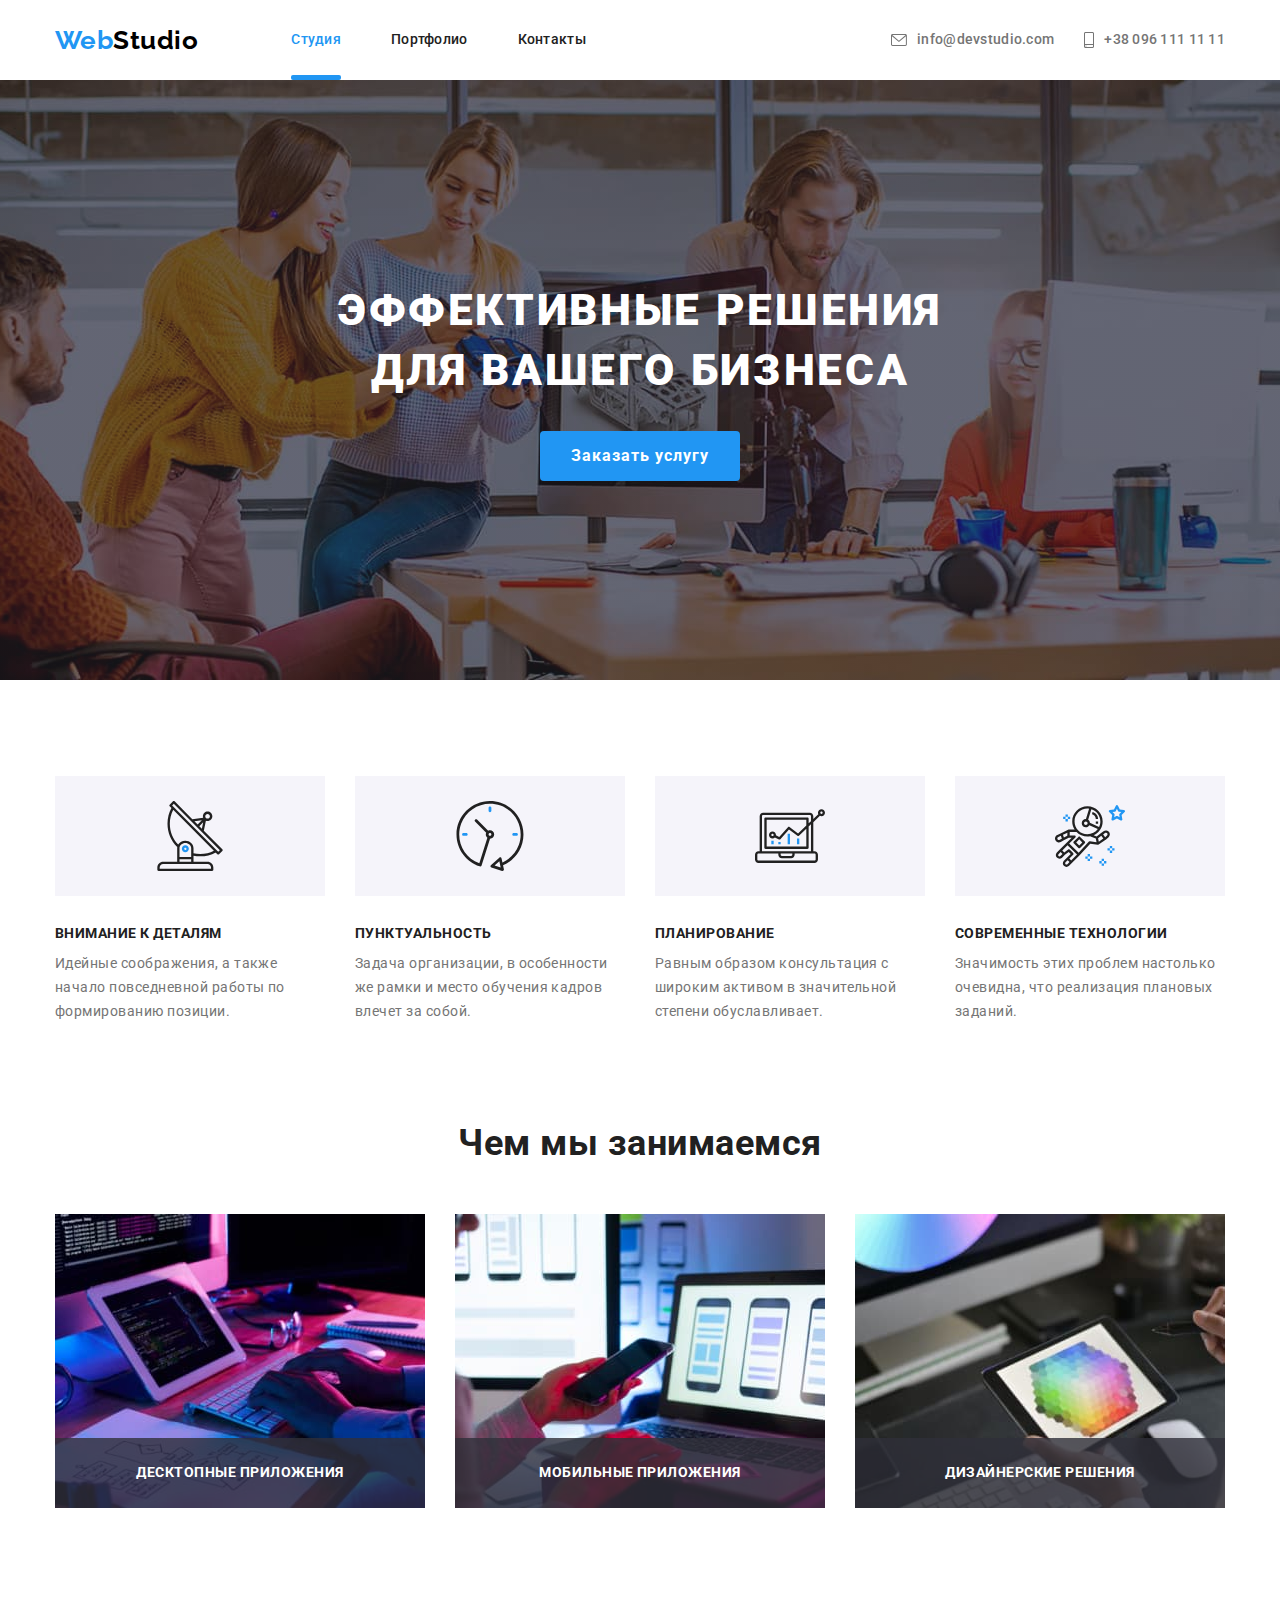
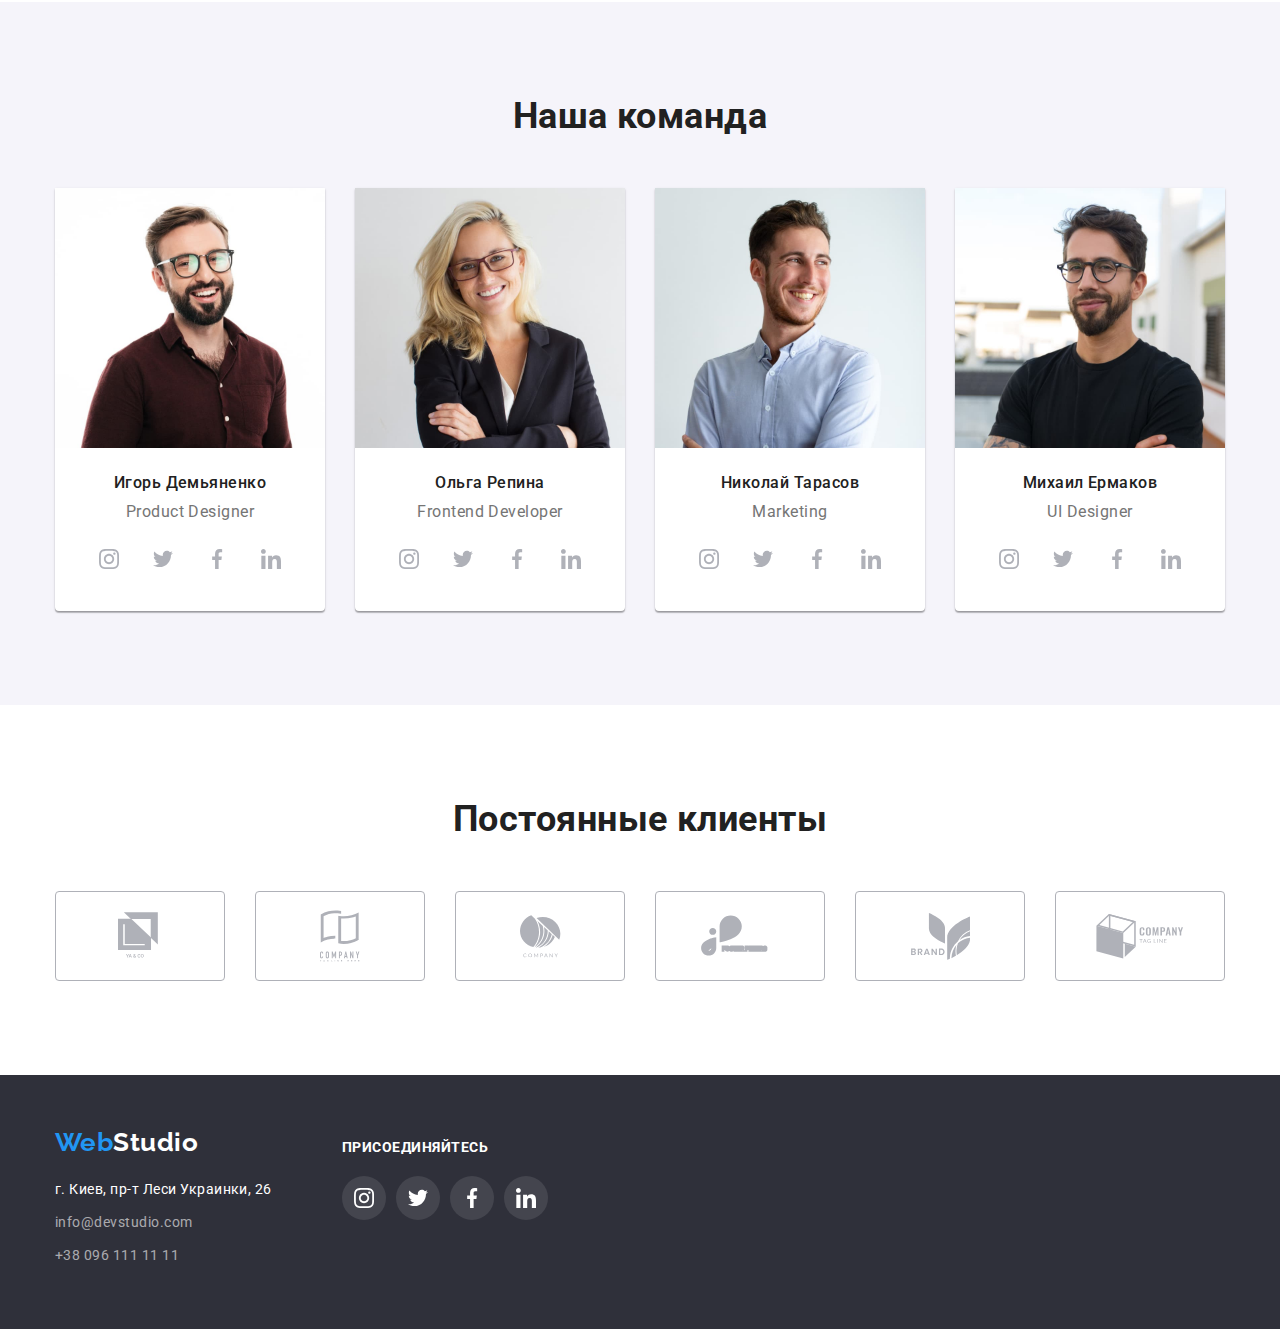
==== index.html @ f15c70ae "перенос 5 дз" ====
<!DOCTYPE html>
<html lang="ru">
    <head>
        <meta charset="UTF-8"/>
        <meta name="viewport" content="width=device-width, initial-scale=1.0" />
        <title>Студия</title>
        <link rel="preconnect" href="https://fonts.gstatic.com">
        <link href="https://fonts.googleapis.com/css2?family=Raleway:wght@700&family=Roboto:wght@400;500;700;900&display=swap"
            rel="stylesheet">
        <link rel="stylesheet" href="https://cdnjs.cloudflare.com/ajax/libs/modern-normalize/1.0.0/modern-normalize.min.css">
        <link rel="stylesheet" href="./css/styles.css">
    </head>
    <body>
        <!--Шапка сайта-->
<header class="page-header">
           <nav class="container main-nav">
            <a href="index.html" class="logo">
                <span class="logo-start">Web</span>Studio</a>
            <ul class="site-nav">
                <li class="site-nav-item"><a class="menu-item link current" href="index.html">Студия</a></li>
                <li class="site-nav-item"><a class="menu-item link" href="portfolio.html">Портфолио</a></li>
                <li class="site-nav-item"><a class="menu-item link" href="">Контакты</a></li>
            </ul>
        
            <ul class="contact-nav">
                <li class="contact-nav-item">
                    <a class="menu-item contacts" href="mailto:info@devstudio.com">
                        <svg class="icon-contact" width="16" height="12">
                            <use href="./images/symbol-defs.svg#icon-envelope">
                            </use>
                        </svg> 
                    info@devstudio.com</a></li>
                <li class="contact-nav-item">
                    <a class="menu-item contacts" href="tel:+380961111111">
                        <svg class="icon-contact" width="10" height="16">
                            <use href="./images/symbol-defs.svg#icon-smartphone">
                            </use>
                        </svg>
                    +38 096 111 11 11</a></li>
            </ul>
        </nav>  
</header>
<main>
        <!--Секция1 Герой-->
        <section class="hero overlay">
                <div class="hero-container">
                    <h1 class="hero-title">Эффективные решения для вашего бизнеса</h1>
                    <button data-modal-open class="button">Заказать услугу</button>
                </div>
        </section>
        <!--Секция2 Приемущества-->
        <section class="benefits">
            <div class="container">
                <h2 class="hidden" >Приемущества</h2>
                <ul class="benefits-list">
                    <li class="benefits-item">
                            <div class="benefits-phon">
                                <svg class="benefits-icon">
                                    <use href="./images/symbol-defs.svg#icon-antenna"></use>
                                </svg>
                            </div>
                                <h3 class="benefits-item-title">Внимание к деталям</h3>
                                <p class="benefits-text content-text">Идейные соображения, а также 
                                    начало повседневной работы по формированию позиции.</p>
                            
                    </li>
                    <li class="benefits-item">
                            <div class="benefits-phon">
                                <svg class="benefits-icon">
                                    <use href="./images/symbol-defs.svg#icon-clock"></use>
                                </svg>
                            </div>
                                <h3 class="benefits-item-title">Пунктуальность</h3>
                                <p class="benefits-text content-text">Задача организации, в особенности
                                же рамки и место обучения кадров влечет за собой.</p>
                    </li>
                    <li class="benefits-item">
                            <div class="benefits-phon">
                                <svg class="benefits-icon">
                                    <use href="./images/symbol-defs.svg#icon-diagram"></use>
                                </svg>
                            </div>
                                <h3 class="benefits-item-title">Планирование</h3>
                                <p class="benefits-text content-text">Равным образом консультация с 
                                    широким активом в значительной степени обуславливает.</p>
                    </li>
                    <li class="benefits-item">
                            <div class="benefits-phon">
                                <svg class="benefits-icon">
                                    <use href="./images/symbol-defs.svg#icon-astronaut"></use>
                                </svg>
                            </div>
                                <h3 class="benefits-item-title">Современные технологии</h3>
                                <p class="benefits-text content-text">Значимость этих проблем настолько
                                    очевидна, что реализация плановых заданий.</p>
                    </li>
                </ul>
            </div>
        </section>
        <!--Секция3 Чем мы занимаемся-->
        <section class="work">
            <div class="container">
                <h2 class="work-title section-title">Чем мы занимаемся</h2>
                <ul class="work-list">
                    <li class="work-item">
                        <img src="./images/img1.jpg"
                        alt="Человек набирает код на клавиатуре с планшета"
                        width="370"/>
                        <div class="work-description">
                            <h3 class="benefits-item-title work-description-text">Десктопные приложения</h3>
                        </div>
                    </li>
                    <li class="work-item"><img src="./images/img2.jpg"
                        alt="Человек работает за ноутбуком и смотрит в телефон"
                        width="370"/>
                        <div class="work-description">
                            <h3 class="benefits-item-title work-description-text">Мобильные приложения</h3>
                        </div>
                    </li>
                    <li class="work-item"><img src="./images/img3.jpg"
                        alt="Человек рассматривает в планшете цветовую палитру"
                        width="370"/>
                        <div class="work-description">
                            <h3 class="benefits-item-title work-description-text">Дизайнерские решения</h3>
                        </div>
                    </li>
                </ul>
            </div>
        </section>
        <!--Секция4 Наша команда-->
        <section class="teem">
            <div class="container">
                <h2 class="teem-title section-title">Наша команда</h2>
                <ul class="teem-list">
                    <li class="teem-item">  
                        <img src="./images/ph_IgorD.jpg" alt="Мужчина улыбается" width="270" />
                            <div class="teem-item-description">
                                <h3 class="teem-item-title title-text">Игорь Демьяненко</h3>
                                <p class="teem-item-title decription-text" lang="en">Product Designer</p>
                            </div>
                            <ul class="actions">
                                <li class="actions-item">
                                    <a class="action-link" href="">
                                        <svg class="icon-link">
                                            <use href="./images/symbol-defs.svg#icon-instagram"></use>
                                        </svg>
                                    </a>
                                </li>
                                <li class="actions-item">
                                    <a class="action-link" href="">
                                        <svg class="icon-link">
                                            <use href="./images/symbol-defs.svg#icon-twitter"></use>
                                        </svg>
                                    </a>
                                </li>
                                <li class="actions-item">
                                    <a class="action-link" href="">
                                        <svg class="icon-link">
                                            <use href="./images/symbol-defs.svg#icon-facebook"></use>
                                        </svg>
                                    </a>
                                </li>
                                <li class="actions-item">
                                    <a class="action-link" href="">
                                        <svg class="icon-link">
                                            <use href="./images/symbol-defs.svg#icon-linkedin"></use>
                                        </svg>
                                    </a>
                                </li>
                            </ul>
                    </li>
                    <li class="teem-item">
                        <img src="./images/ph_OlgaR.jpg" alt="Женщина улыбается" width="270" />
                            <div class="teem-item-description">
                                <h3 class="teem-item-title title-text">Ольга Репина</h3>
                                <p class="teem-item-title decription-text" lang="en">Frontend Developer</p>
                            </div>
                            <ul class="actions">
                                <li class="actions-item">
                                    <a class="action-link" href="">
                                        <svg class="icon-link">
                                            <use href="./images/symbol-defs.svg#icon-instagram"></use>
                                        </svg>
                                    </a>
                                </li>
                                <li class="actions-item">
                                    <a class="action-link" href="">
                                        <svg class="icon-link">
                                            <use href="./images/symbol-defs.svg#icon-twitter"></use>
                                        </svg>
                                    </a>
                                </li>
                                <li class="actions-item">
                                    <a class="action-link" href="">
                                        <svg class="icon-link">
                                            <use href="./images/symbol-defs.svg#icon-facebook"></use>
                                        </svg>
                                    </a>
                                </li>
                                <li class="actions-item">
                                    <a class="action-link" href="">
                                        <svg class="icon-link">
                                            <use href="./images/symbol-defs.svg#icon-linkedin"></use>
                                        </svg>
                                    </a>
                                </li>
                            </ul>
                    </li>
                    <li class="teem-item">
                        <img src="./images/ph_NikolayT.jpg" alt="Мужчина улыбается" width="270" />
                            <div class="teem-item-description">
                                <h3 class="teem-item-title title-text">Николай Тарасов</h3>
                                <p class="teem-item-title decription-text" lang="en">Marketing</p>
                            </div>
                            <ul class="actions">
                                <li class="actions-item">
                                    <a class="action-link" href="">
                                        <svg class="icon-link">
                                            <use href="./images/symbol-defs.svg#icon-instagram"></use>
                                        </svg>
                                    </a>
                                </li>
                                <li class="actions-item">
                                    <a class="action-link" href="">
                                        <svg class="icon-link">
                                            <use href="./images/symbol-defs.svg#icon-twitter"></use>
                                        </svg>
                                    </a>
                                </li>
                                <li class="actions-item">
                                    <a class="action-link" href="">
                                        <svg class="icon-link">
                                            <use href="./images/symbol-defs.svg#icon-facebook"></use>
                                        </svg>
                                    </a>
                                </li>
                                <li class="actions-item">
                                    <a class="action-link" href="">
                                        <svg class="icon-link">
                                            <use href="./images/symbol-defs.svg#icon-linkedin"></use>
                                        </svg>
                                    </a>
                                </li>
                            </ul>
                    </li>
                    <li class="teem-item">
                        <img src="./images/ph_MuhailE.jpg" alt="Мужчина улыбается" width="270" />
                            <div class="teem-item-description">
                                <h3 class="teem-item-title title-text">Михаил Ермаков</h3>
                                <p class="teem-item-title decription-text" lang="en">UI Designer</p>
                            </div>
                            <ul class="actions">
                                <li class="actions-item">
                                    <a class="action-link" href="">
                                        <svg class="icon-link">
                                            <use href="./images/symbol-defs.svg#icon-instagram"></use>
                                        </svg>
                                    </a>
                                </li>
                                <li class="actions-item">
                                    <a class="action-link" href="">
                                        <svg class="icon-link">
                                            <use href="./images/symbol-defs.svg#icon-twitter"></use>
                                        </svg>
                                    </a>
                                </li>
                                <li class="actions-item">
                                    <a class="action-link" href="">
                                        <svg class="icon-link">
                                            <use href="./images/symbol-defs.svg#icon-facebook"></use>
                                        </svg>
                                    </a>
                                </li>
                                <li class="actions-item">
                                    <a class="action-link" href="">
                                        <svg class="icon-link">
                                            <use href="./images/symbol-defs.svg#icon-linkedin"></use>
                                        </svg>
                                    </a>
                                </li>
                            </ul>
                    </li>
                </ul>
            </div>
        </section>

        <!--Секция 5   Клиенты-->
        <section class="clients">
            <div class="container">
                <h2 class="work-title section-title">Постоянные клиенты</h2>
                <ul class="client-list">
                    <li class="client-item">
                        <a class="client-link" href="">
                            <svg class="client-icon" width="44" height="49">
                                <use href="./images/symbol-defs.svg#icon-logo-1"></use>
                            </svg>
                        </a>
                    </li>
                    <li class="client-item">
                        <a class="client-link" href="">
                            <svg class="client-icon" width="40" height="52">
                                <use href="./images/symbol-defs.svg#icon-logo-2"></use>
                            </svg>
                        </a>
                    </li>
                    <li class="client-item">
                        <a class="client-link" href="" >
                            <svg class="client-icon" width="41" height="43">
                                <use href="./images/symbol-defs.svg#icon-logo-3"></use>
                            </svg>
                        </a>
                    </li>
                    <li class="client-item">
                        <a class="client-link" href="" >
                            <svg class="client-icon" width="80" height="42">
                                <use href="./images/symbol-defs.svg#icon-logo-4"></use>
                            </svg>
                        </a>
                    </li>
                    <li class="client-item">
                        <a class="client-link" href="" >
                            <svg class="client-icon" width="59" height="47">
                                <use href="./images/symbol-defs.svg#icon-logo-5"></use>
                            </svg>
                        </a>
                    </li>
                    <li class="client-item">
                        <a class="client-link" href="">
                            <svg class="client-icon" width="88" height="45">
                                <use href="./images/symbol-defs.svg#icon-logo-6"></use>
                            </svg>
                        </a>
                    </li>
                </ul>
            </div>
        
        </section>
</main>
      
        <footer>
            <div class="container">
                <ul class="footer-list">
                    <li class="footer-item">
                            <a href="index.html" class="logo footer-logo">
                                <span class="logo-start">Web</span>Studio</a>
                            <address><span class="footer-address content-text">
                                г. Киев, пр-т Леси Украинки, 26</span>
                                <a class="footer-contacts content-text" href="mailto:info@devstudio.com">info@devstudio.com</a>
                                <a class="footer-contacts content-text" href="tel:+380961111111">+38 096 111 11 11</a>
                            </address>
                    </li>
                    <li class="footer-item">
                            <p class="benefits-item-title footer-text">присоединяйтесь</p>
                            <ul class="footer-actions actions">
                                <li class="footer-actions-item actions-item">
                                    <a class=" footer-link action-link" href="">
                                        <svg class="icon-link">
                                            <use href="./images/symbol-defs.svg#icon-instagram"></use>
                                        </svg>
                                    </a>
                                </li>
                                <li class="footer-actions-item actions-item">
                                    <a class="footer-link action-link" href="">
                                        <svg class="icon-link">
                                            <use href="./images/symbol-defs.svg#icon-twitter"></use>
                                        </svg>
                                    </a>
                                </li>
                                <li class="footer-actions-item actions-item">
                                    <a class="footer-link action-link" href="">
                                        <svg class="icon-link">
                                            <use href="./images/symbol-defs.svg#icon-facebook"></use>
                                        </svg>
                                    </a>
                                </li>
                                <li class="footer-actions-item actions-item">
                                    <a class="footer-link action-link" href="">
                                        <svg class="icon-link">
                                            <use href="./images/symbol-defs.svg#icon-linkedin"></use>
                                        </svg>
                                    </a>
                                </li>
                            </ul>

                    </li>
                </ul>
            </div>
        </footer>

        <!--Модальное окно-->

        <div data-modal class="backdrop is-hidden">
            <div class="modal">
                <button data-modal-close class="close">
                    <svg class="icon-close">
                        <use href="./images/symbol-defs.svg#icon-modal-close"></use>
                    </svg>
                </button>

            </div>
        </div>

        <script src="./js/modal.js"></script>
    </body>
</html>
---- css/styles.css ----
:root {
  --primary-text-color: #757575;
  --title-text-color: #212121;
  --accent-color: #2196f3;

  --primary-white-color: #ffffff;
  --light-background-color: #f5f4fa;
  --hero-background-color: #c4c4c4;
  --dark-background-color: #2f303a;

  --icons-color: #afb1b8;

  --portfolio-list-gap: 30px;
}

body {
  background-color: var(--primary-white-color);
  color: var(--primary-text-color);
  font-family: 'Roboto', sans-serif;
  font-style: normal;
  letter-spacing: 0.03em;
}

ul {
  list-style: none;

  margin-top: 0;
  margin-bottom: 0;
  padding-left: 0;
}
a {
  text-decoration: none;
}
h1,
h2,
h3,
p {
  margin-top: 0;
  margin-bottom: 0;
}

img {
  display: block;
  min-width: 100%;
  height: auto;
}

.container {
  margin-left: auto;
  margin-right: auto;
  padding: 0 15px;
  width: 1200px;
}

/* навигация по сайту*/

.main-nav {
  display: flex;
  align-items: center;
}

.logo {
  font-family: 'Raleway', sans-serif;
  font-style: normal;
  font-weight: 700;
  font-size: 26px;
  line-height: 1.19;
  color: #000000;
}
.logo-start {
  color: var(--accent-color);
}
.menu-item {
  font-weight: 500;
  font-size: 14px;
  line-height: 1.14;
  letter-spacing: 0.02em;
}

.site-nav,
.contact-nav {
  display: flex;
}
.site-nav {
  margin-left: 93px;
}
.contact-nav {
  margin-left: auto;
}

.site-nav .site-nav-item:not(:last-child) {
  margin-right: 50px;
}
.contact-nav .contact-nav-item:not(:last-child) {
  margin-right: 30px;
}

.site-nav .link {
  display: block;
  padding-top: 32px;
  padding-bottom: 32px;
  position: relative;

  color: var(--title-text-color);

  transition-property: color;
  transition-duration: 250ms;
  transition-timing-function: cubic-bezier(0.4, 0, 0.2, 1);
}

.site-nav .link::after {
  content: '';
  position: absolute;
  bottom: 0;
  left: 0;
  display: block;
  width: 100%;
  height: 5px;
  border-radius: 2px;
  background-color: var(--accent-color);
  opacity: 0;

  transition-property: opacity;
  transition-duration: 250ms;
  transition-timing-function: cubic-bezier(0.4, 0, 0.2, 1);
}

.site-nav .current::after,
.site-nav .link:hover::after {
  opacity: 1;
}

.site-nav .link:hover,
.site-nav .link:focus {
  color: var(--accent-color);
}
.site-nav .link.current {
  color: var(--accent-color);
}
.contacts {
  display: flex;
  align-items: center;
  padding-top: 20px;
  padding-bottom: 20px;

  color: var(--primary-text-color);

  transition-property: color;
  transition-duration: 250ms;
  transition-timing-function: cubic-bezier(0.4, 0, 0.2, 1);
}
.contacts:hover,
.contacts:focus {
  color: var(--accent-color);
}

.icon-contact {
  fill: currentColor;
  margin-right: 10px;
}

/* Секция1 Герой*/
.hero {
  padding-top: 201px;
  padding-bottom: 201px;
  background-color: var(--hero-background-color);
}

.overlay {
  max-width: 1600px;
  height: 600px;
  margin-left: auto;
  margin-right: auto;

  background-image: linear-gradient(
      to right,
      rgba(47, 48, 58, 0.4),
      rgba(47, 48, 58, 0.4)
    ),
    url(../images/Img_hero.jpg);
  background-position: center;
  background-repeat: no-repeat;
  background-size: cover;
}

.hero-title {
  font-weight: 900;
  font-size: 44px;
  line-height: 1.36;
  text-align: center;
  letter-spacing: 0.06em;
  text-transform: uppercase;

  margin-bottom: 30px;
  color: var(--primary-white-color);
}
.hero-container {
  width: 696px;
  margin-left: auto;
  margin-right: auto;
}

.button {
  display: flex;
  margin-left: auto;
  margin-right: auto;

  width: 200px;
  height: 50px;
  align-items: center;
  justify-content: center;
  font-family: 'Roboto', sans-serif;
  font-weight: 700;
  font-size: 16px;
  line-height: 1.88;
  text-align: center;
  letter-spacing: 0.06em;

  cursor: pointer;
  border: none;
  outline: transparent;
  border-radius: 4px;
  background-color: var(--accent-color);
  color: var(--primary-white-color);
}

/* секция приемущества*/

.benefits {
  padding-top: 94px;
  padding-bottom: 47px;
}
.benefits-list {
  display: flex;
  flex-wrap: wrap;
  padding-top: 2px;
  padding-bottom: 5px;
}

.hidden {
  position: absolute;
  clip: rect(0 0 0 0);
  width: 1px;
  height: 1px;
  margin: -1px;
}

.benefits-item-title {
  font-weight: 700;
  font-size: 14px;
  line-height: 1.14;
  text-transform: uppercase;

  margin-top: 30px;
  margin-bottom: 10px;
  color: var(--title-text-color);
}

.benefits-list .benefits-item:not(:last-child) {
  margin-right: 30px;
}

.benefits-item {
  width: 270px;
}

.content-text {
  font-weight: 400;
  font-size: 14px;
  line-height: 1.71;
}

.benefits-phon {
  display: flex;
  align-items: center;
  justify-content: center;
  height: 120px;

  background-color: var(--light-background-color);
}

.benefits-icon {
  width: 70px;
  height: 70px;
}
/*               картинки с использованием before  
                            .benefits-item::before {
                              content: '';
                              display: block;
                              height: 120px;

                              background-position: center;
                              background-repeat: no-repeat;
                              background-color: var(--light-background-color);
                            }

                            .icon-antenna::before {
                              background-image: url(../images/antenna.png);
                            }
                            .icon-clock::before {
                              background-image: url(../images/clock.png);
                            }
                            .icon-diagram::before {
                              background-image: url(../images/diagram.png);
                            }
                            .icon-astronaut::before {
                              background-image: url(../images/astronaut.png);
                            }  */

/* Чем мы занимаемся*/

.work {
  padding-top: 47px;
  padding-bottom: 94px;
}
.work-title {
  margin-bottom: 50px;
}

.section-title {
  font-weight: 700;
  font-size: 36px;
  line-height: 1.16;
  text-align: center;
  color: var(--title-text-color);
}

.work-list {
  display: flex;
}
.work-item {
  width: 370px;
  position: relative;
}
.work-list .work-item:not(:last-child) {
  margin-right: 30px;
}

.work-description {
  padding: 27px 10px;
  width: 100%;
  height: 70px;
  position: absolute;
  bottom: 0;
  background: rgba(47, 48, 58, 0.8);
}
.work-description-text {
  margin: 0;
  text-align: center;
  color: var(--primary-white-color);
}

/* Наша команда */
.teem {
  padding-top: 94px;
  padding-bottom: 94px;
  background-color: var(--light-background-color);
}
.teem-title {
  padding-bottom: 50px;
}
.teem-list {
  display: flex;
}

.teem-item-description {
  padding-top: 25px;
  padding-bottom: 16px;
  padding-right: 10px;
  padding-left: 10px;
}

.teem-item {
  background: #ffffff;

  box-shadow: 0px 1px 3px rgba(0, 0, 0, 0.12), 0px 1px 1px rgba(0, 0, 0, 0.14),
    0px 2px 1px rgba(0, 0, 0, 0.2);
  border-radius: 0px 0px 4px 4px;
}

.teem-list .teem-item:not(:last-child) {
  margin-right: 30px;
}

.teem-item-title {
  font-size: 16px;
  line-height: 1.19;
}

.title-text {
  text-align: center;

  font-weight: 500;
  color: var(--title-text-color);
  margin-bottom: 10px;
}

.decription-text {
  text-align: center;
  font-weight: 400;
}

.actions {
  display: flex;
  padding-left: 32px;
  padding-right: 32px;
  padding-bottom: 30px;
  justify-content: space-between;
}

.actions-item {
  display: flex;
  align-items: center;
  justify-content: center;
}
.action-link {
  display: inline-flex;
  padding: 12px;
  border-radius: 50%;
  color: var(--icons-color);

  transition-property: color, background-color;
  transition-duration: 250ms;
  transition-timing-function: cubic-bezier(0.4, 0, 0.2, 1);
}

.action-link:hover,
.action-link:focus {
  color: var(--primary-white-color);
  background-color: var(--accent-color);
}

.icon-link:hover,
.icon-link:focus {
  fill: currentColor;
}

.icon-link {
  width: 20px;
  height: 20px;
  fill: currentColor;
}

/*Секция 5   Клиенты*/

.clients {
  padding-top: 94px;
  padding-bottom: 94px;
}
.client-link {
  display: flex;
  justify-content: center;
  align-items: center;
  width: 170px;
  height: 90px;

  border: 1px solid var(--icons-color);
  border-radius: 4px;
  color: var(--icons-color);

  transition-property: color, border;
  transition-duration: 250ms;
  transition-timing-function: cubic-bezier(0.4, 0, 0.2, 1);
}
.client-list {
  display: flex;
}

.client-list .client-item:not(:last-child) {
  margin-right: 30px;
}

.client-icon {
  fill: currentColor;
}

.client-link:hover,
.client-link:focus {
  border-color: var(--accent-color);
  color: var(--accent-color);
}
.client-item:hover {
  color: var(--accent-color);
}

/* Footer*/
footer {
  padding-top: 52px;
  padding-bottom: 52px;
  background-color: var(--dark-background-color);
}
.footer-logo {
  display: block;
  margin-bottom: 20px;
  color: var(--primary-white-color);
}
.footer-address {
  color: var(--primary-white-color);
}
address {
  font-style: normal;
}

.footer-contacts {
  display: block;
  margin-top: 9px;
  margin-bottom: 9px;
  color: rgba(255, 255, 255, 0.6);
}

.footer-list {
  display: flex;
}
.footer-list .footer-item:not(:last-child) {
  margin-right: 70px;
}
.footer-text {
  margin-top: 13px;
  margin-bottom: 20px;

  color: var(--primary-white-color);
}

.footer-actions {
  padding: 0;
}

.footer-actions-item:not(:last-child) {
  margin-right: 10px;
}

.footer-link {
  color: var(--primary-white-color);
  background-color: rgba(255, 255, 255, 0.1);
}
/* портфолио*/

.portfolio {
  padding-top: 94px;
  padding-bottom: 94px;
}
.portfolio-header {
  border-bottom: 1px solid #eeeeee;
}

.filter-list {
  display: flex;
  justify-content: center;
  margin-bottom: 50px;
}

.filter-button {
  display: flex;
  padding: 6px 22px;

  height: 38px;
  align-items: center;
  justify-content: center;
  font-family: 'Roboto', sans-serif;
  font-weight: 500;
  font-size: 16px;
  line-height: 1.63;
  text-align: center;
  letter-spacing: 0.03em;

  border: none;
  cursor: pointer;
  outline: transparent;

  border-radius: 4px;
  color: var(--title-text-color);
  background-color: var(--light-background-color);

  transition-property: color, background-color, box-shadow;
  transition-duration: 250ms;
  transition-timing-function: cubic-bezier(0.4, 0, 0.2, 1);
}

.filter-list .filter-item:not(:last-child) {
  margin-right: 8px;
}

.filter-button:hover,
.filter-button:focus {
  color: var(--primary-white-color);
  background-color: var(--accent-color);
  box-shadow: 0px 3px 1px rgba(0, 0, 0, 0.1), 0px 1px 2px rgba(0, 0, 0, 0.08),
    0px 2px 2px rgba(0, 0, 0, 0.12);
}

.portfolio-photo {
  position: relative;
  overflow: hidden;
}

.portfolio-overlay {
  padding: 63px 24px;
  position: absolute;
  left: 0;
  top: 0;
  width: 100%;
  height: 100%;
  background-color: rgba(33, 150, 243, 0.9);
  transform: translateY(100%);

  transition-property: transform;
  transition-duration: 250ms;
  transition-timing-function: cubic-bezier(0.4, 0, 0.2, 1);
}

.portfolio-overlay-text {
  font-weight: 400;
  font-size: 18px;
  line-height: 1.6;
  letter-spacing: 0.03em;
  color: var(--primary-white-color);
}

.portfolio-item-title {
  margin-bottom: 4px;

  font-weight: 700;
  font-size: 18px;
  line-height: 2;
  letter-spacing: 0.06em;
  color: var(--title-text-color);
}
.portfolio-item-text {
  font-weight: 400;
  font-size: 16px;
  line-height: 1.88;
  color: var(--primary-text-color);
}

.portfolio-photo-description {
  padding-top: 20px;
  padding-right: 24px;
  padding-bottom: 20px;
  padding-left: 24px;
}

.portfolio-link {
  display: block;

  transition-property: box-shadow;
  transition-duration: 250ms;
  transition-timing-function: cubic-bezier(0.4, 0, 0.2, 1);
}
.portfolio-item .portfolio-link:hover .portfolio-overlay,
.portfolio-item .portfolio-link:focus .portfolio-overlay {
  transform: translateY(0);
}

.portfolio-item .portfolio-link:hover,
.portfolio-item .portfolio-link:focus {
  box-shadow: 0px 1px 1px rgba(0, 0, 0, 0.12), 0px 4px 4px rgba(0, 0, 0, 0.06),
    1px 4px 6px rgba(0, 0, 0, 0.16);
}

.portfolio-list {
  display: flex;
  flex-wrap: wrap;

  margin-top: calc(-1 * var(--portfolio-list-gap));
  margin-left: calc(-1 * var(--portfolio-list-gap));
}

.portfolio-list > .portfolio-item {
  outline: 1px solid #eeeeee;
  flex-basis: calc(100% / 3 - var(--portfolio-list-gap));

  margin-top: var(--portfolio-list-gap);
  margin-left: var(--portfolio-list-gap);
}

/* Модальное окно*/

.backdrop {
  position: fixed;
  top: 0;
  left: 0;

  width: 100%;
  height: 100%;
  background-color: rgba(0, 0, 0, 0.2);

  opacity: 1;
  transition-property: opacity;
  transition-duration: 250ms;
  transition-timing-function: cubic-bezier(0.4, 0, 0.2, 1);
}

.backdrop.is-hidden {
  opacity: 0;
  pointer-events: none;
}

.backdrop.is-hidden .modal {
  transform: translate(-50%, -50%) scale(0.9);
}

.modal {
  position: absolute;
  top: 50%;
  left: 50%;

  width: 528px;
  height: 581px;
  padding: 8px;
  background-color: var(--primary-white-color);
  box-shadow: 0px 1px 3px rgba(0, 0, 0, 0.12), 0px 1px 1px rgba(0, 0, 0, 0.14),
    0px 2px 1px rgba(0, 0, 0, 0.2);
  border-radius: 4px;

  transform: translate(-50%, -50%) scale(1);
  transition-property: transform;
  transition-duration: 250ms;
  transition-timing-function: cubic-bezier(0.4, 0, 0.2, 1);
}

.close {
  width: 30px;
  height: 30px;
  display: flex;
  align-items: center;
  justify-content: center;
  padding: 0;
  margin-left: auto;

  cursor: pointer;
  border: 1px solid rgba(0, 0, 0, 0.1);

  border-radius: 50%;
  background-color: var(--primary-white-color);
}
.icon-close {
  width: 11px;
  height: 11px;
}
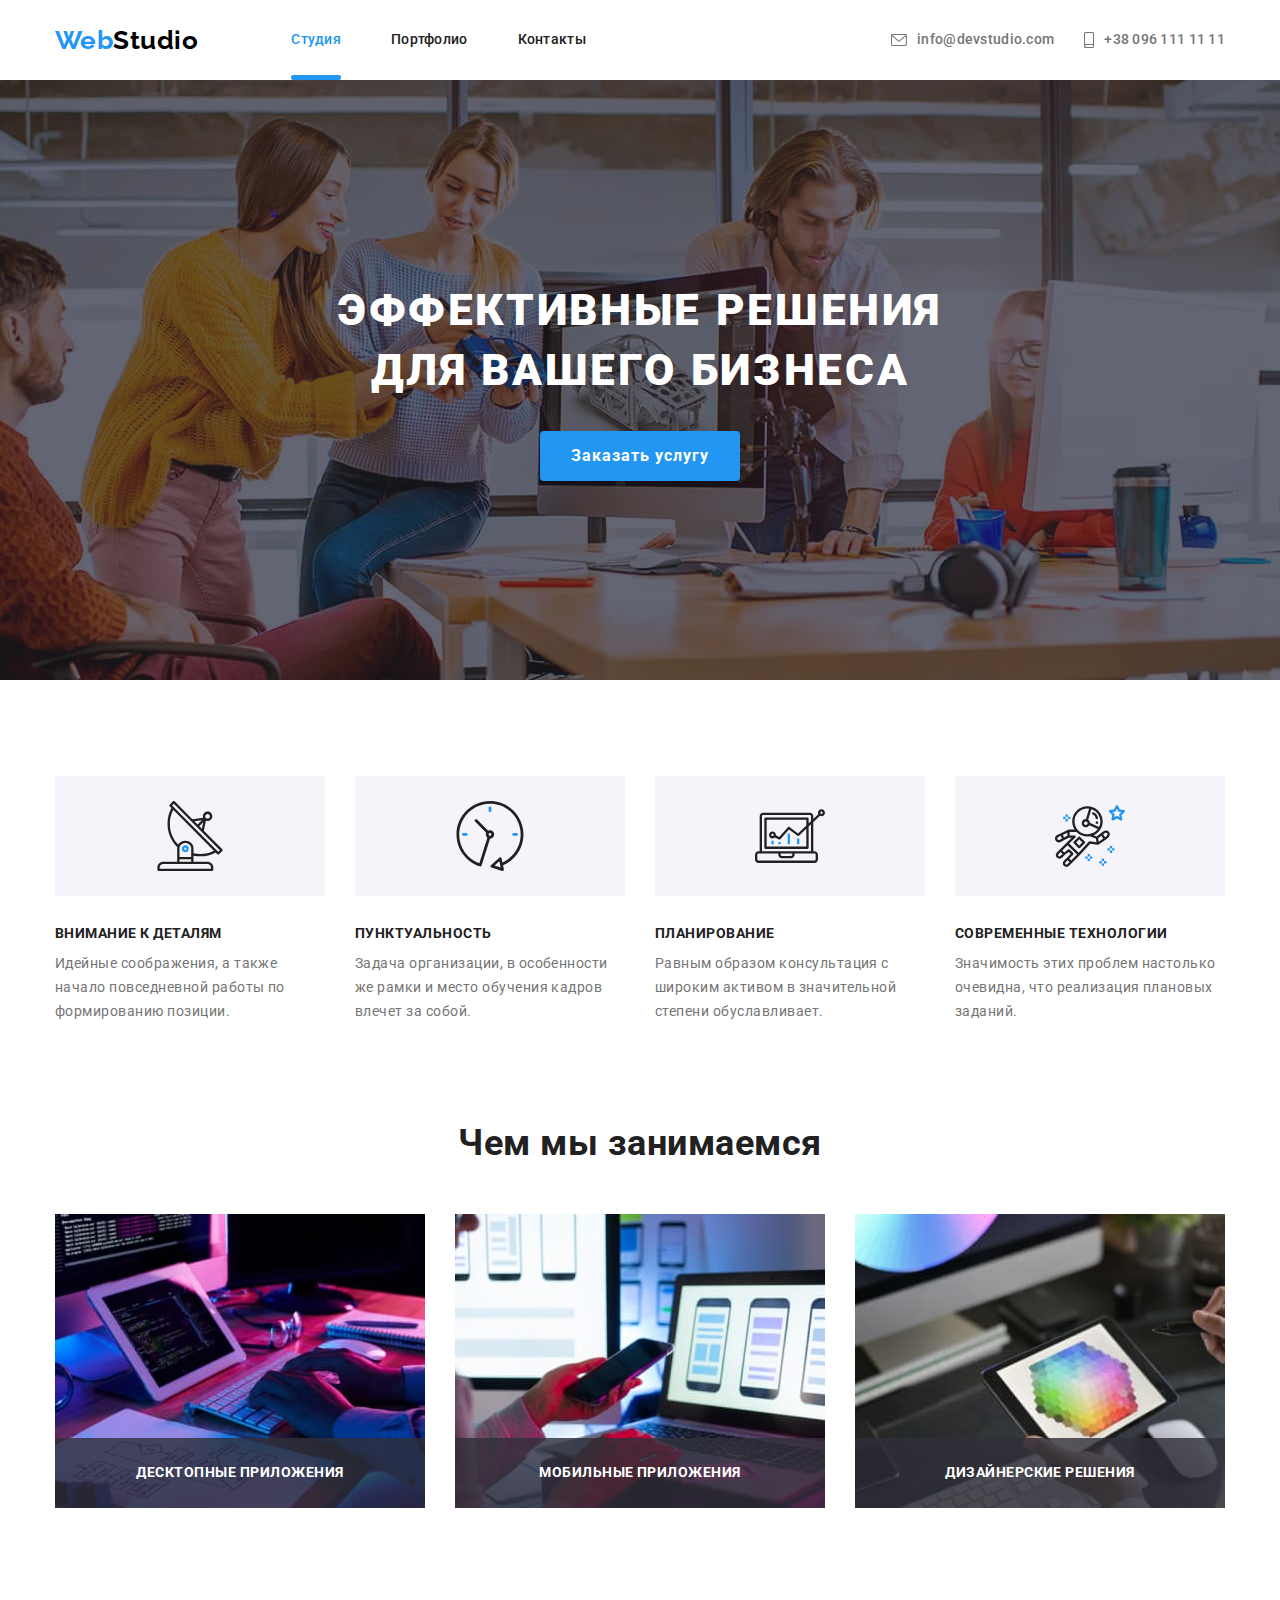
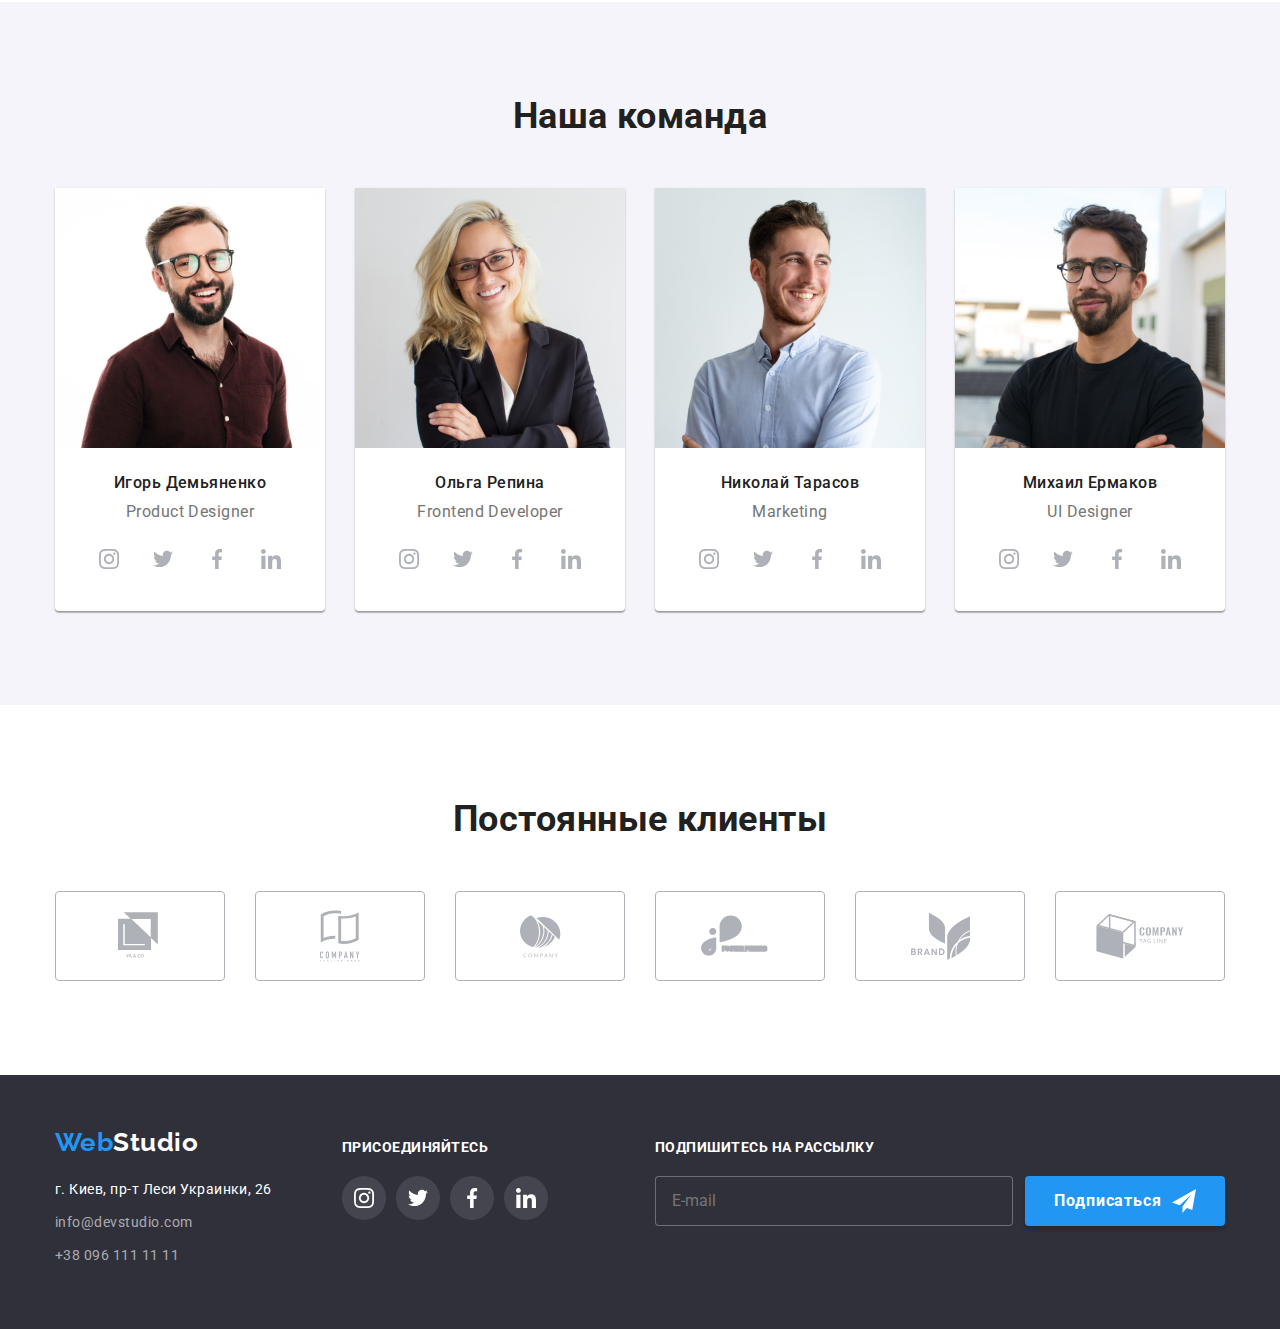
==== commit 365f8e68: "оформление модалки" ====
--- a/index.html
+++ b/index.html
@@ -349,7 +349,7 @@
                                 <a class="footer-contacts content-text" href="tel:+380961111111">+38 096 111 11 11</a>
                             </address>
                     </li>
-                    <li class="footer-item">
+                    <li>
                             <p class="benefits-item-title footer-text">присоединяйтесь</p>
                             <ul class="footer-actions actions">
                                 <li class="footer-actions-item actions-item">
@@ -383,6 +383,18 @@
                             </ul>
 
                     </li>
+                    <li class="footer-item-submit">
+                        <p class="benefits-item-title footer-text">Подпишитесь на рассылку</p>
+                            <div class="footer-input-submit">
+                            <input class="footer-input" type="email" name="user-email" placeholder="E-mail" />
+                            <button type="submit" class="button">Подписаться
+                                <svg class="icon-send">
+                                    <use href="./images/symbol-defs.svg#icon-send"></use>
+                                </svg>
+                            </button>
+                            </div>
+                    </li>
+
                 </ul>
             </div>
         </footer>
@@ -391,11 +403,65 @@
 
         <div data-modal class="backdrop is-hidden">
             <div class="modal">
+                <h1 class="hidden">Ввод данных</h1>
                 <button data-modal-close class="close">
                     <svg class="icon-close">
                         <use href="./images/symbol-defs.svg#icon-modal-close"></use>
                     </svg>
                 </button>
+                
+                <form class="user-contacts">
+                    <h2 class="modal-title">Оставьте свои данные, мы вам перезвоним</h2>
+
+                    <div class="form-field">
+                        <label  for="name">Имя</label>
+                            <div class="form-fild-icon">
+                                <input  type="text" name="user-name" id="name" class="modal-input" />
+                                <div class="input-icon">
+                                    <svg class="input-icon-modal">
+                                        <use href="./images/symbol-defs.svg#icon-person-modal"></use>
+                                    </svg>
+                                </div>
+
+                            </div>
+                    </div>
+                    <div class="form-field">
+                        <label  for="phone">Телефон</label>
+                            <div class="form-fild-icon">
+                                <input  type="tel" name="user-phone" id="phone" class="modal-input" />
+                                <div class="input-icon">
+                                    <svg class="input-icon-modal">
+                                        <use href="./images/symbol-defs.svg#icon-phone-modal"></use>
+                                    </svg>
+                                </div>
+                            </div>
+                    </div>
+                    <div class="form-field">
+                        <label  for="mail">Почта</label>
+                            <div class="form-fild-icon">
+                                <input  type="email" name="user-mail" id="mail"  class="modal-input"/>
+                                <div class="input-icon">
+                                    <svg class="input-icon-modal">
+                                        <use href="./images/symbol-defs.svg#icon-email-modal"></use>
+                                    </svg>
+                                </div>
+                            </div>
+                    </div>
+                    <div class="form-field form-field-comment">
+                        <label  for="comment">Комментарий</label>
+                        <textarea id="comment" class="input-comment" name="user-comment" rows="5" placeholder="Введите текст"></textarea>
+                    </div>
+                        <label class="label-check">
+                            <input type="checkbox" name="policy" value="check" class="modal-checkbox hidden" />
+                            <span class="icon-check"></span>
+                            
+                            Соглашаюсь с рассылкой и принимаю
+                            <a class="modal-link" href="">
+                            <span class="contract">Условия договора</span></a>
+                        </label>
+                 
+                    <button type="submit" class="button">Отправить</button>
+                </form>
 
             </div>
         </div>
@@ -406,4 +472,3 @@
 
 
 
-
--- a/css/styles.css
+++ b/css/styles.css
@@ -11,6 +11,9 @@
   --icons-color: #afb1b8;
 
   --portfolio-list-gap: 30px;
+
+  --animation-duration: 250ms;
+  --animation-timing-function: cubic-bezier(0.4, 0, 0.2, 1);
 }
 
 body {
@@ -104,8 +107,8 @@
   color: var(--title-text-color);
 
   transition-property: color;
-  transition-duration: 250ms;
-  transition-timing-function: cubic-bezier(0.4, 0, 0.2, 1);
+  transition-duration: var(--animation-duration);
+  transition-timing-function: var(--animation-timing-function);
 }
 
 .site-nav .link::after {
@@ -121,8 +124,8 @@
   opacity: 0;
 
   transition-property: opacity;
-  transition-duration: 250ms;
-  transition-timing-function: cubic-bezier(0.4, 0, 0.2, 1);
+  transition-duration: var(--animation-duration);
+  transition-timing-function: var(--animation-timing-function);
 }
 
 .site-nav .current::after,
@@ -146,8 +149,8 @@
   color: var(--primary-text-color);
 
   transition-property: color;
-  transition-duration: 250ms;
-  transition-timing-function: cubic-bezier(0.4, 0, 0.2, 1);
+  transition-duration: var(--animation-duration);
+  transition-timing-function: var(--animation-timing-function);
 }
 .contacts:hover,
 .contacts:focus {
@@ -220,6 +223,7 @@
   border: none;
   outline: transparent;
   border-radius: 4px;
+  box-shadow: 0px 4px 4px rgba(0, 0, 0, 0.15);
   background-color: var(--accent-color);
   color: var(--primary-white-color);
 }
@@ -243,6 +247,7 @@
   width: 1px;
   height: 1px;
   margin: -1px;
+  overflow: hidden;
 }
 
 .benefits-item-title {
@@ -420,8 +425,8 @@
   color: var(--icons-color);
 
   transition-property: color, background-color;
-  transition-duration: 250ms;
-  transition-timing-function: cubic-bezier(0.4, 0, 0.2, 1);
+  transition-duration: var(--animation-duration);
+  transition-timing-function: var(--animation-timing-function);
 }
 
 .action-link:hover,
@@ -459,8 +464,8 @@
   color: var(--icons-color);
 
   transition-property: color, border;
-  transition-duration: 250ms;
-  transition-timing-function: cubic-bezier(0.4, 0, 0.2, 1);
+  transition-duration: var(--animation-duration);
+  transition-timing-function: var(--animation-timing-function);
 }
 .client-list {
   display: flex;
@@ -511,9 +516,13 @@
 .footer-list {
   display: flex;
 }
-.footer-list .footer-item:not(:last-child) {
+.footer-list .footer-item {
   margin-right: 70px;
 }
+.footer-item-submit {
+  margin-left: auto;
+}
+
 .footer-text {
   margin-top: 13px;
   margin-bottom: 20px;
@@ -533,6 +542,34 @@
   color: var(--primary-white-color);
   background-color: rgba(255, 255, 255, 0.1);
 }
+
+.footer-input {
+  font-weight: 400;
+  font-size: 16px;
+  line-height: 1.25;
+  color: rgba(255, 255, 255, 0.6);
+
+  width: 358px;
+  height: 50px;
+  padding: 15px 16px;
+  margin-right: 12px;
+
+  background-color: var(--dark-background-color);
+  border: 1px solid rgba(255, 255, 255, 0.3);
+  border-radius: 4px;
+}
+
+.footer-input-submit {
+  display: flex;
+}
+
+.icon-send {
+  width: 24px;
+  height: 24px;
+  margin-left: 10px;
+  fill: var(--primary-white-color);
+}
+
 /* портфолио*/
 
 .portfolio {
@@ -572,8 +609,8 @@
   background-color: var(--light-background-color);
 
   transition-property: color, background-color, box-shadow;
-  transition-duration: 250ms;
-  transition-timing-function: cubic-bezier(0.4, 0, 0.2, 1);
+  transition-duration: var(--animation-duration);
+  transition-timing-function: var(--animation-timing-function);
 }
 
 .filter-list .filter-item:not(:last-child) {
@@ -604,8 +641,8 @@
   transform: translateY(100%);
 
   transition-property: transform;
-  transition-duration: 250ms;
-  transition-timing-function: cubic-bezier(0.4, 0, 0.2, 1);
+  transition-duration: var(--animation-duration);
+  transition-timing-function: var(--animation-timing-function);
 }
 
 .portfolio-overlay-text {
@@ -643,8 +680,8 @@
   display: block;
 
   transition-property: box-shadow;
-  transition-duration: 250ms;
-  transition-timing-function: cubic-bezier(0.4, 0, 0.2, 1);
+  transition-duration: var(--animation-duration);
+  transition-timing-function: var(--animation-timing-function);
 }
 .portfolio-item .portfolio-link:hover .portfolio-overlay,
 .portfolio-item .portfolio-link:focus .portfolio-overlay {
@@ -686,8 +723,8 @@
 
   opacity: 1;
   transition-property: opacity;
-  transition-duration: 250ms;
-  transition-timing-function: cubic-bezier(0.4, 0, 0.2, 1);
+  transition-duration: var(--animation-duration);
+  transition-timing-function: var(--animation-timing-function);
 }
 
 .backdrop.is-hidden {
@@ -714,8 +751,8 @@
 
   transform: translate(-50%, -50%) scale(1);
   transition-property: transform;
-  transition-duration: 250ms;
-  transition-timing-function: cubic-bezier(0.4, 0, 0.2, 1);
+  transition-duration: var(--animation-duration);
+  transition-timing-function: var(--animation-timing-function);
 }
 
 .close {
@@ -732,8 +769,175 @@
 
   border-radius: 50%;
   background-color: var(--primary-white-color);
+  fill: #000000;
+
+  transition-property: fill;
+  transition-duration: var(--animation-duration);
+  transition-timing-function: var(--animation-timing-function);
 }
 .icon-close {
   width: 11px;
   height: 11px;
 }
+
+.close:hover,
+.close:focus {
+  fill: var(--accent-color);
+}
+
+.user-contacts {
+  padding-top: 2px;
+  padding-right: 32px;
+  padding-bottom: 32px;
+  padding-left: 32px;
+}
+
+.modal-title {
+  font-weight: 700;
+  font-size: 20px;
+  line-height: 1.15;
+  text-align: center;
+  margin-bottom: 12px;
+
+  color: var(--title-text-color);
+}
+
+.form-field {
+  display: flex;
+  flex-direction: column;
+  margin-bottom: 10px;
+
+  font-weight: 400;
+  font-size: 12px;
+  line-height: 1.16;
+
+  letter-spacing: 0.01em;
+}
+
+.form-field-comment {
+  margin-bottom: 20px;
+}
+
+.form-fild-icon .modal-input {
+  width: 100%;
+}
+
+.form-field label {
+  margin-bottom: 4px;
+}
+
+.form-field input,
+.input-comment {
+  height: 40px;
+  padding: 11px 12px 11px 42px;
+
+  border: 1px solid rgba(33, 33, 33, 0.2);
+  box-sizing: border-box;
+  border-radius: 4px;
+
+  transition-property: border-color;
+  transition-duration: var(--animation-duration);
+  transition-timing-function: var(--animation-timing-function);
+}
+
+.form-field,
+.form-fild-icon {
+  position: relative;
+}
+
+.form-fild-icon .input-icon {
+  position: absolute;
+  height: 18px;
+  left: 12px;
+  top: 50%;
+  transform: translateY(-50%);
+  color: var(--title-text-color);
+
+  transition-property: color;
+  transition-duration: var(--animation-duration);
+  transition-timing-function: var(--animation-timing-function);
+}
+
+.input-icon-modal {
+  width: 18px;
+  height: 18px;
+  fill: currentColor;
+}
+
+.form-field input:focus,
+.input-comment:focus {
+  outline: none;
+  border-color: var(--accent-color);
+}
+
+.form-field input:focus + .input-icon {
+  color: var(--accent-color);
+}
+
+.user-contacts .button {
+  transition-property: box-shadow;
+  transition-duration: var(--animation-duration);
+  transition-timing-function: var(--animation-timing-function);
+}
+
+.user-contacts .button:hover,
+.user-contacts .button:focus {
+  box-shadow: 0px 3px 1px rgba(0, 0, 0, 0.1), 0px 1px 2px rgba(0, 0, 0, 0.08),
+    0px 2px 2px rgba(0, 0, 0, 0.12);
+}
+
+.input-comment {
+  resize: none;
+  height: 120px;
+  padding: 12px 16px;
+}
+
+.input-comment::placeholder {
+  color: rgba(117, 117, 117, 0.5);
+}
+
+.contract {
+  color: var(--accent-color);
+}
+
+.modal-link {
+  text-decoration: underline;
+  color: var(--accent-color);
+}
+
+.form-field-check input[type='checkbox'] {
+  width: 40px;
+}
+
+.label-check {
+  display: flex;
+  align-items: center;
+  justify-content: center;
+
+  font-weight: 400;
+  font-size: 14px;
+  line-height: 1.71;
+
+  margin-bottom: 30px;
+}
+
+.icon-check {
+  display: inline-block;
+  width: 16px;
+  height: 15px;
+  margin-right: 7px;
+  border: 2px solid var(--title-text-color);
+  border-radius: 2px;
+
+  transition-property: background-color, border-color;
+  transition-duration: var(--animation-duration);
+  transition-timing-function: var(--animation-timing-function);
+}
+
+.modal-checkbox:checked ~ .icon-check {
+  border-color: var(--accent-color);
+  background-color: var(--accent-color);
+  background-image: url(../images/icon-check.svg);
+  background-size: contain;
+  background-origin: border-box;
+}
